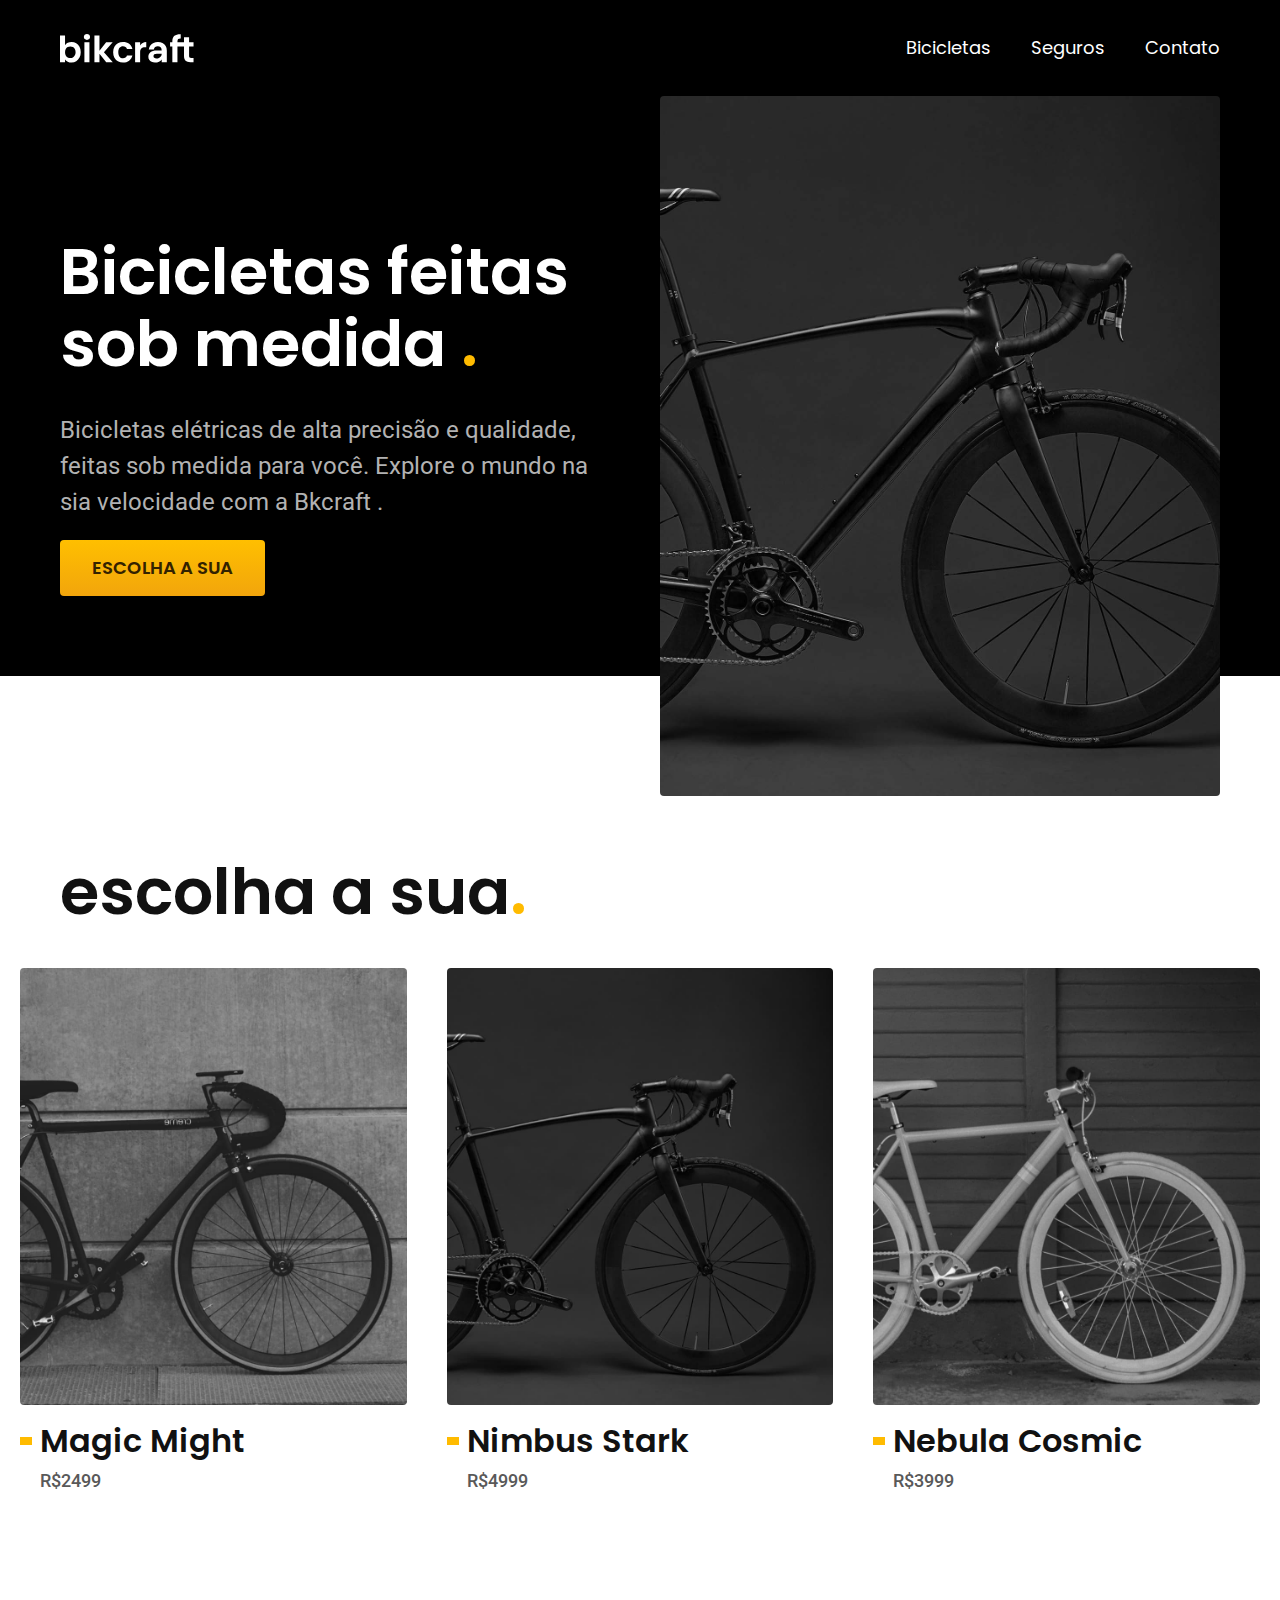
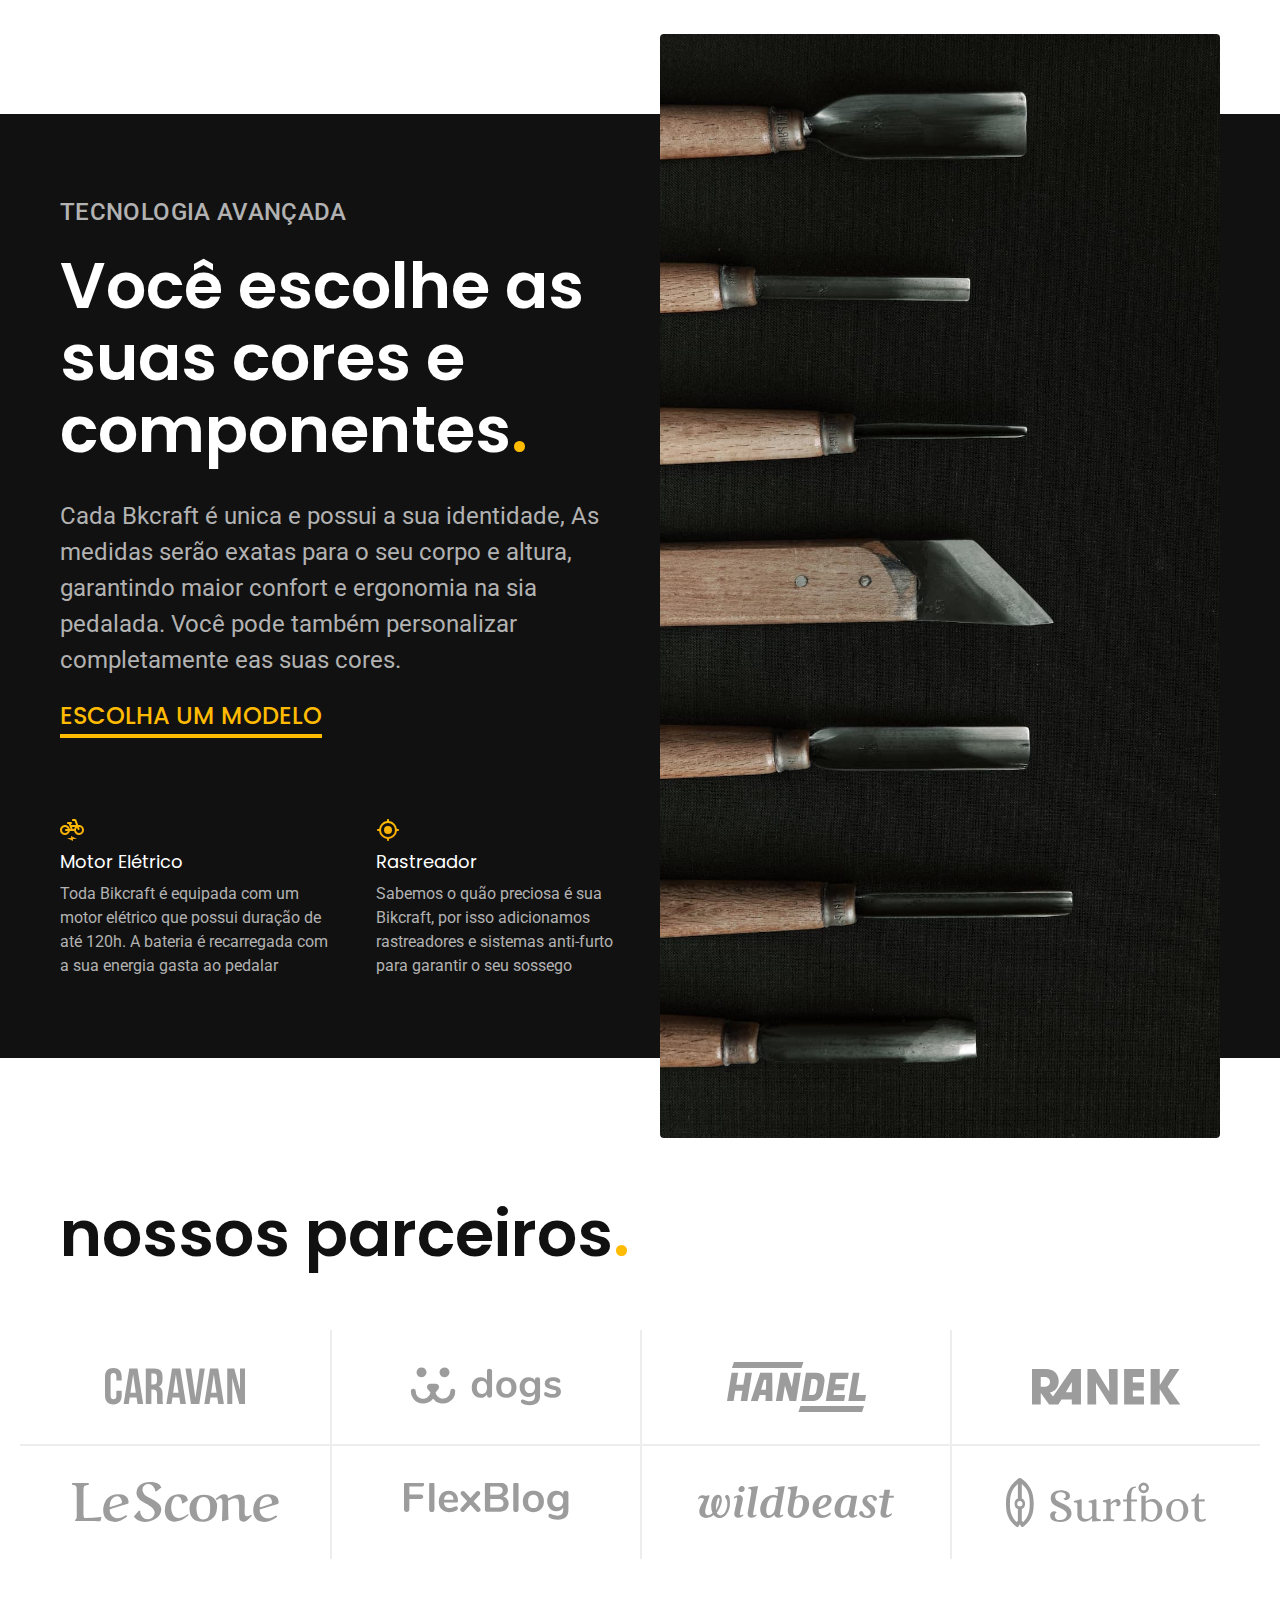
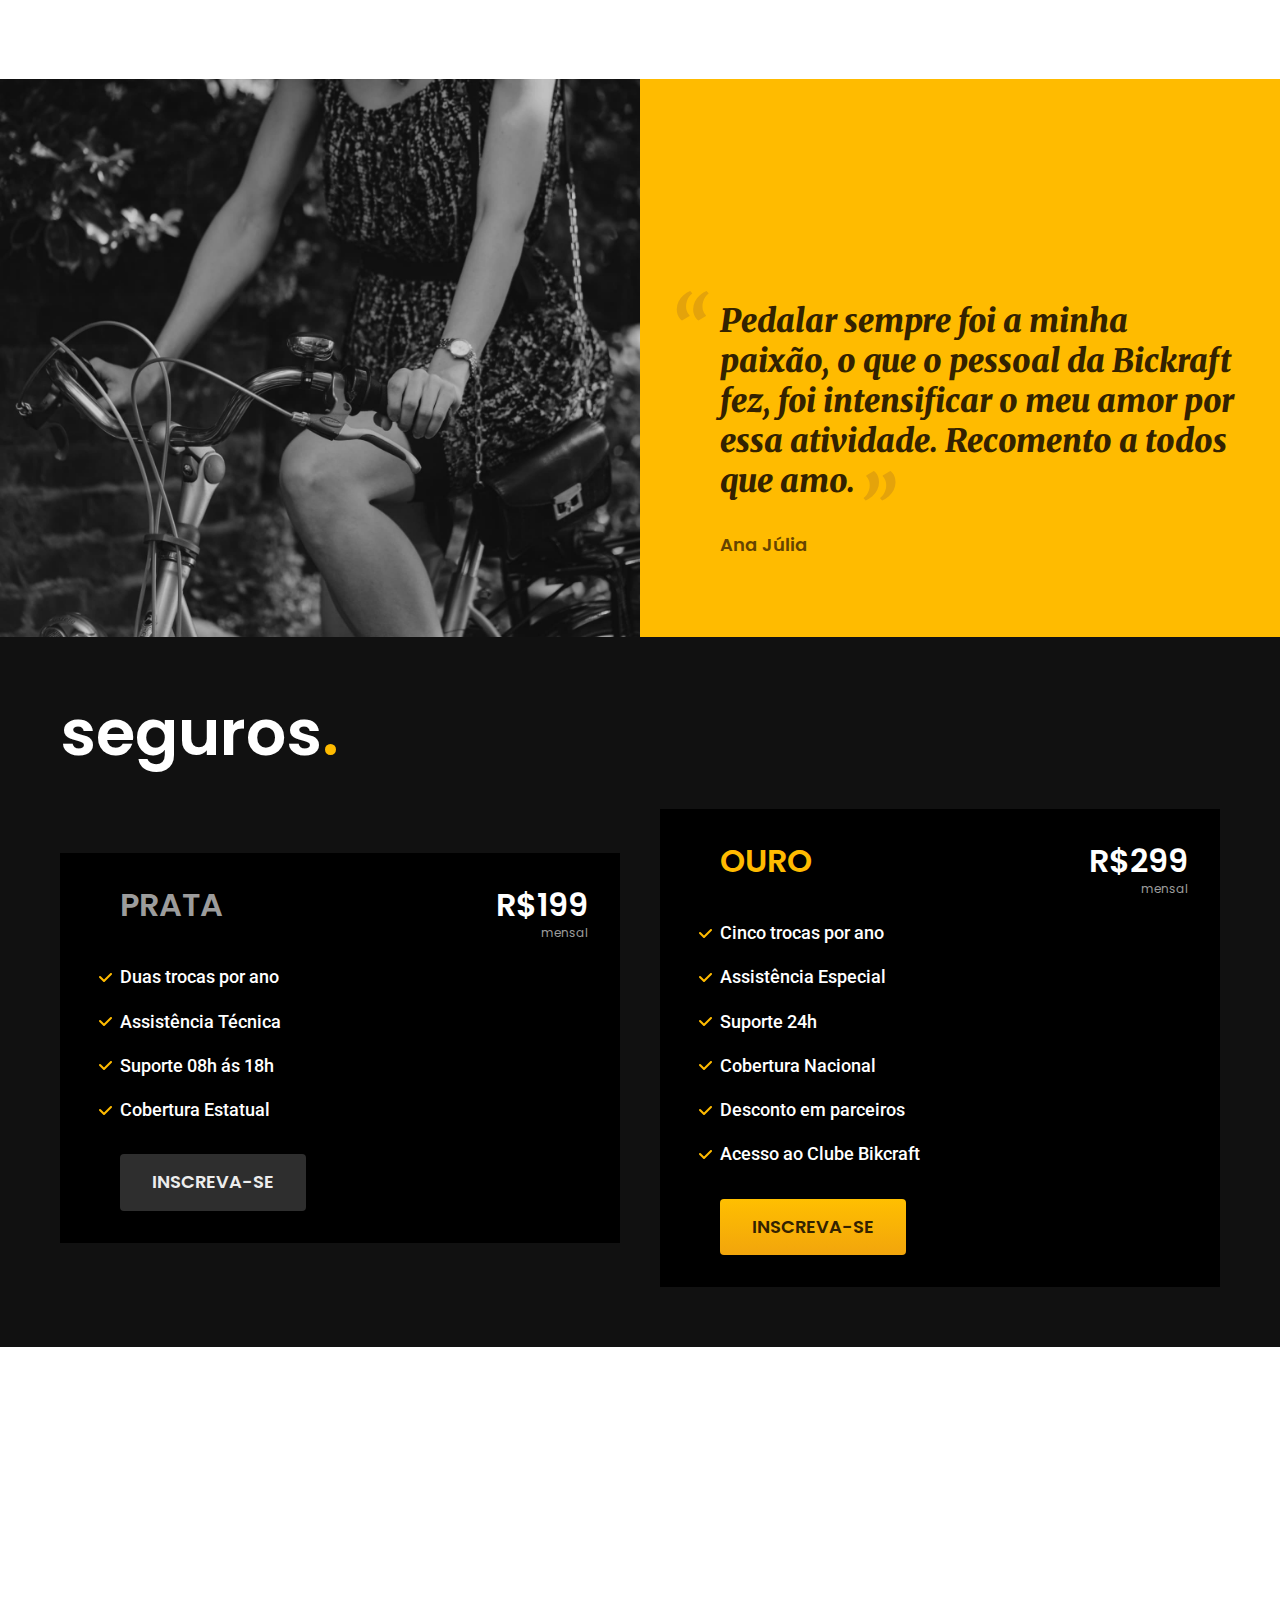
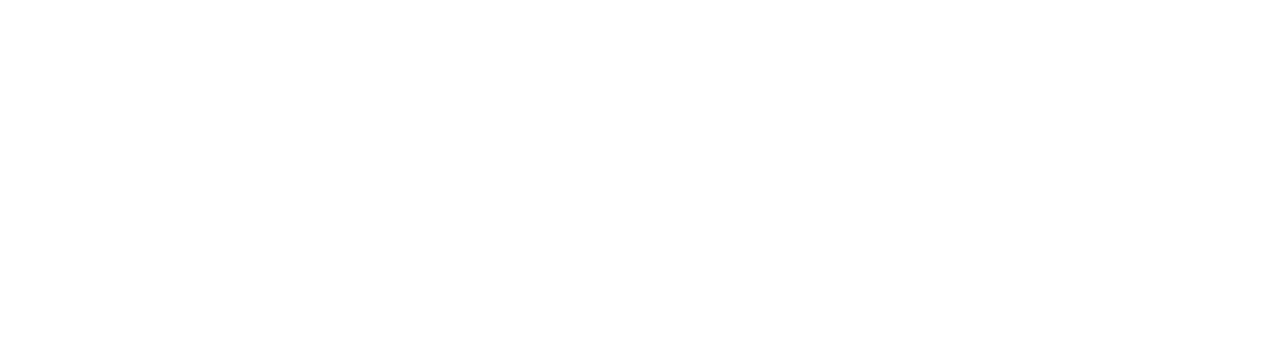
==== index.html @ f89f6231 "Depoimentos e Seguros concluidos" ====
<!DOCTYPE html>

<html lang="pt-br">

<head>
  <meta charset="UTF-8">
  <meta name="viewport" content="width=device-width, initial-scale=1.0">

  <title>Bikcraft - Bicicletas Elétricas </title>
  <meta name="description" content="Bicicletas elétricas de alta precisão e qualidade, feitas sob medida para o cliente. Explore o mundo na sua velocidade com a Bikcraft">

  <link rel="stylesheet" href="./css/style.css">


  <link rel="preconnect" href="https://fonts.googleapis.com">
  <link rel="preconnect" href="https://fonts.gstatic.com" crossorigin>
  <link href="https://fonts.googleapis.com/css2?family=Merriweather:ital,wght@1,900&family=Poppins:wght@400;600&family=Roboto:wght@400;500&display=swap" rel="stylesheet">

</head>

<body>
  <header class="header-bg">
    <div class="header container">
      <a href="./">
        <img src="./img/bikcraft.svg" alt="Bikcraft">
      </a>

      <nav aria-label="primaria">
        <ul class="header-menu font-1-m cor-0">
          <li><a href="./img/bicicletas.html">Bicicletas</a></li>
          <li><a href="./img/seguros.html">Seguros</a></li>
          <li><a href="./img/contato.html">Contato</a></li>
        </ul>
      </nav>
    </div>
  </header>

  <main class="introducao-bg">
    <div class="introducao container">
      <div class="introducao-conteudo">
        <h1 class="font-1-xxl cor-0">Bicicletas feitas sob medida <span class="cor-p1">.</span></h1>
        <p class="font-2-l cor-5">Bicicletas elétricas de alta precisão e qualidade, feitas sob medida para você. Explore o mundo na sia velocidade com a Bkcraft <span>.</span></p>
        <a class="botao" href="./bicicletas.html">Escolha a sua</a>
      </div>
      <div>
        <img src="./img/fotos/introducao.jpg" alt="Bicicleta elétrica preta">
      </div>
    </div>

  </main>
  <article class="bicicletas-lista">
    <h2 class="container font-1-xxl">escolha a sua<span class="cor-p1">.</span></h2>
    <ul>
      <li>
        <a href="./bicicletas/magic.html"></a>
        <img src="./img/bicicletas/magic-home.jpg" alt="Bicicleta preta">
        <h3 class="font-1-xl">Magic Might</h3>
        <span class="font-2-m cor-8">R$2499</span>
      </li>
      <li>
        <a href="./bicicletas/nimbus.html"></a>
        <img src="./img/bicicletas/nimbus-home.jpg" alt="Bicicleta preta">
        <h3 class="font-1-xl">Nimbus Stark</h3>
        <span class="font-2-m cor-8">R$4999</span>
      </li>
      <li>
        <a href="./bicicletas/nebula.html"></a>
        <img src="./img/bicicletas/nebula-home.jpg" alt="Bicicleta preta">
        <h3 class="font-1-xl">Nebula Cosmic</h3>
        <span class="font-2-m cor-8">R$3999</span>
      </li>
    </ul>

  </article>


  <article class="tecnologia-bg">
    <div class="tecnologia container">
      <div class="tecnologia-conteudo">
        <span class="font-2-l-b cor-5">Tecnologia Avançada</span>
        <h2 class="font-1-xxl cor-0">Você escolhe as suas cores e componentes<span class="cor-p1">.</span></h2>
        <p class="font-2-l cor-5">Cada Bkcraft é unica e possui a sua identidade, As medidas serão exatas para o seu corpo e altura, garantindo maior confort e ergonomia na sia pedalada. Você pode também personalizar completamente eas suas cores.</p>
        <a class="link" href="./bicicletas.html">Escolha um modelo</a>
        <div class="tecnologia-vantagens">
          <div>
            <img src="./img/icones/eletrica.svg" alt="">
            <h3 class="font-1-m cor-0">Motor Elétrico</h3>
            <p class="font-2-s cor-5">Toda Bikcraft é equipada com um motor elétrico que possui duração de até 120h. A bateria é recarregada com a sua energia gasta ao pedalar</p>
          </div>
          <div>
            <img src="./img/icones/rastreador.svg" alt="">
            <h3 class="font-1-m cor-0">Rastreador</h3>
            <p class=" font-2-s cor-5">Sabemos o quão preciosa é sua Bikcraft, por isso adicionamos rastreadores e sistemas anti-furto para garantir o seu sossego</p>
          </div>
        </div>
      </div>
      <div class="tecnologia-imagem">
        <img src="./img/fotos/tecnologia.jpg" alt="">
      </div>
    </div>
  </article>

  <section class="parceiros" aria-label="Nossos Parceiros">
    <h2 class="container font-1-xxl">nossos parceiros<span class="cor-p1">.</span></h2>

    <ul>
      <li><img src="./img/parceiros/caravan.svg" alt="Caravan"></li>
      <li><img src="./img/parceiros/dogs.svg" alt="Caravan"></li>
      <li><img src="./img/parceiros/handel.svg" alt="handel"></li>
      <li><img src="./img/parceiros/ranek.svg" alt="Caravan"></li>
      <li><img src="./img/parceiros/lescone.svg" alt="lescone""></li>
    <li><img src=" ./img/parceiros/flexblog.svg" alt="flexblog"></li>
      <li><img src="./img/parceiros/wildbeast.svg" alt="wildbeast"></li>
      <li><img src="./img/parceiros/surfbot.svg" alt="surfbot"></li>
    </ul>
  </section>

  <section class="depoimento" aria-label="Depoimento">
    <div>
      <img src="./img/fotos/depoimento.jpg" alt="Pessoa pedalando bicicleta Bikcraft">
    </div>
    <div class="depoimento-conteudo">
      <blockquote class="font-1-xl cor-p5">
        <p>Pedalar sempre foi a minha paixão, o que o pessoal da Bickraft fez, foi intensificar o meu amor por essa atividade.
          Recomento a todos que amo.</p>
      </blockquote>
      <span class="font-1-m-b cor-p4">Ana Júlia</span>
    </div>
  </section>

  <article class="seguros-bg">
    <div class="seguros container">
      <h2 class="font-1-xxl cor-0">seguros<span class="cor-p1">.</span></h2>
      <div class="seguros-item">
        <h3 class="font-1-xl cor-6">PRATA</h3>
        <span class="font-1-xl cor-0">R$199 <span class="font-1-xs cor-6">mensal</span></span>
        <ul class="font-2-m cor-0">
          <li>Duas trocas por ano</li>
          <li>Assistência Técnica</li>
          <li>Suporte 08h ás 18h</li>
          <li>Cobertura Estatual</li>
        </ul>
        <a class="botao secundario" href="./orcamento.html">Inscreva-se</a>
      </div>
      <div class="seguros-item">
        <h3 class="font-1-xl cor-p1">OURO</h3>
        <span class="font-1-xl cor-0">R$299 <span class="font-1-xs cor-6">mensal</span></span>
        <ul class="font-2-m cor-0">
          <li>Cinco trocas por ano</li>
          <li>Assistência Especial</li>
          <li>Suporte 24h</li>
          <li>Cobertura Nacional</li>
          <li>Desconto em parceiros</li>
          <li>Acesso ao Clube Bikcraft</li>
        </ul>
        <a class="botao" href="./orcamento.html">Inscreva-se</a>
      </div>
    </div>
  </article>
</body>

</html>
---- css/style.css ----
@import "./global/global.css";
/* tipografia texto*/
@import "./utilidades/tipografia.css";
@import "./utilidades/cores.css";

@import "./global/header.css";

/* utilidades (botoes) */
@import "./utilidades/componentes.css";

/*pagina home*/
@import "./home/introducao.css";
@import "./home/tecnologia.css";
@import "./home/parceiros.css";
@import "./home/depoimento.css";

/*pagina bicicletas*/
@import "./bicicletas/bicicletas-lista.css";

/*pagina seguros*/
@import "./seguros/seguros.css";
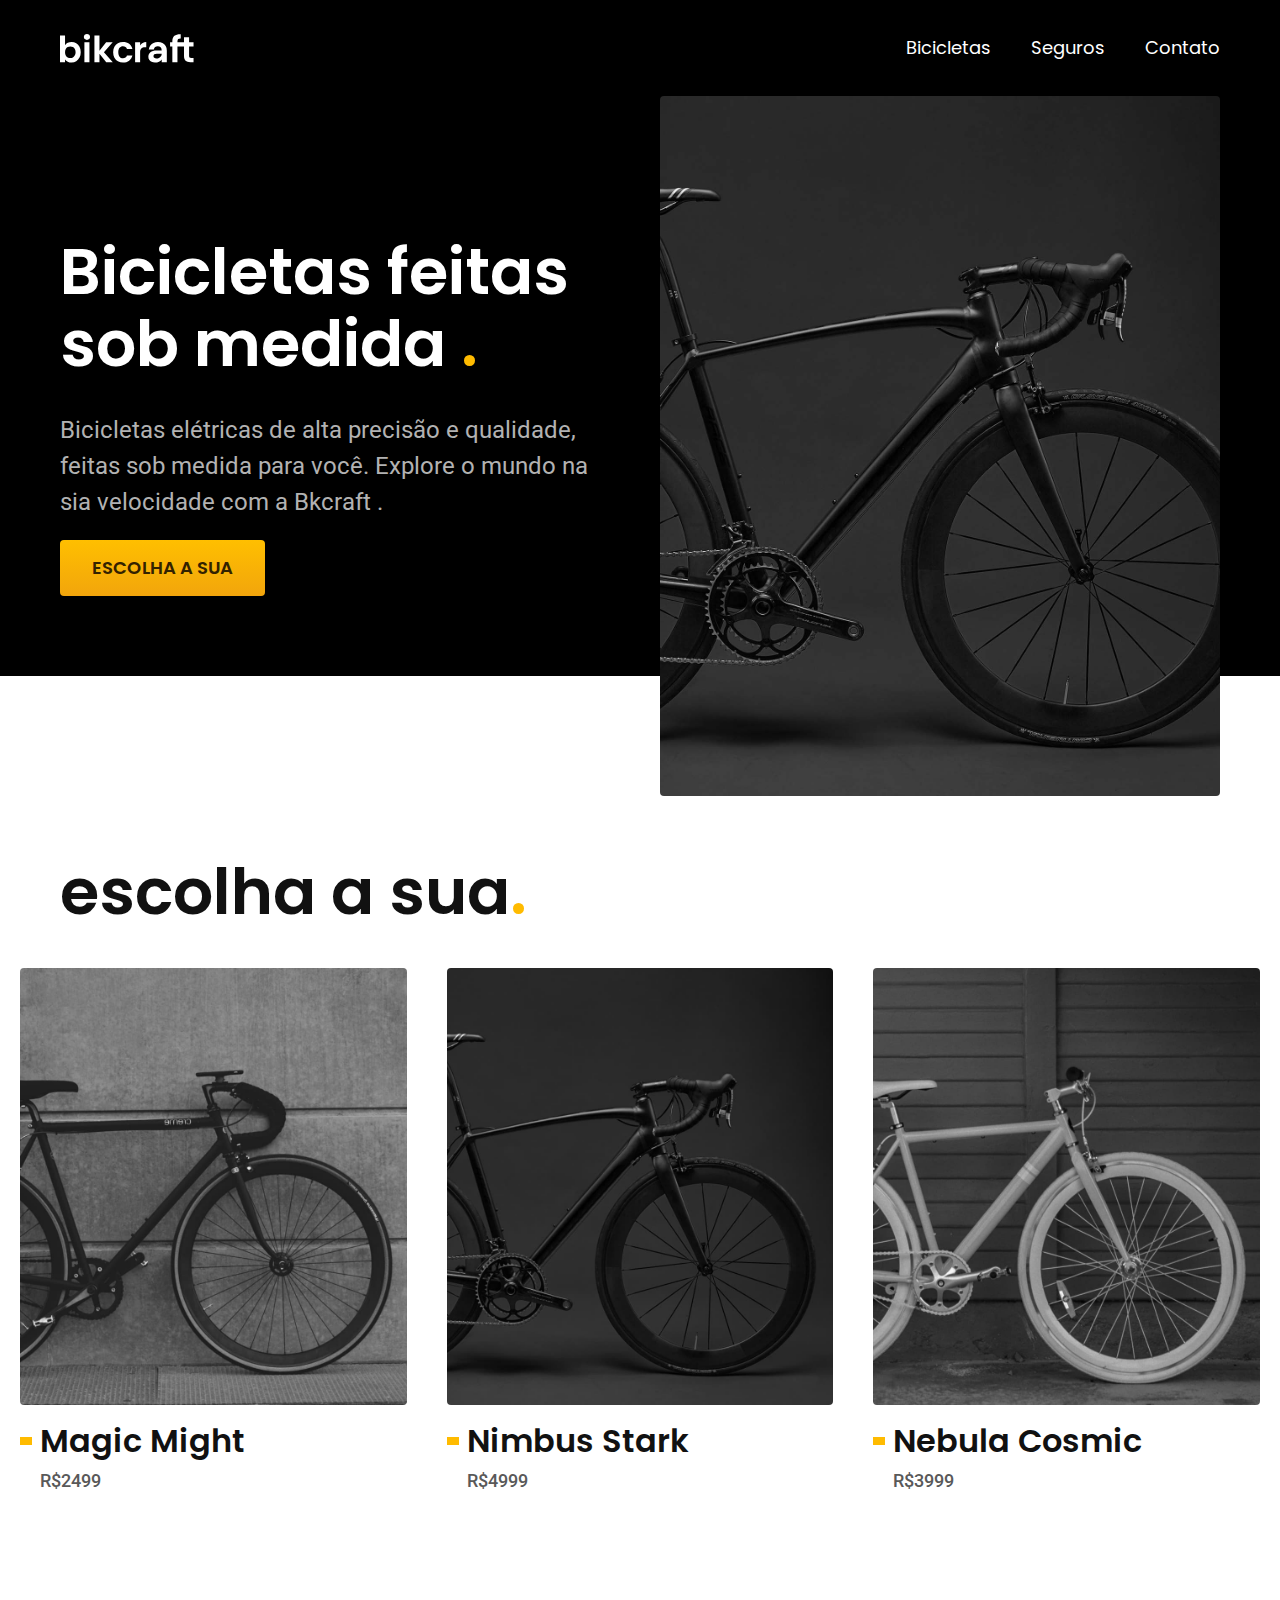
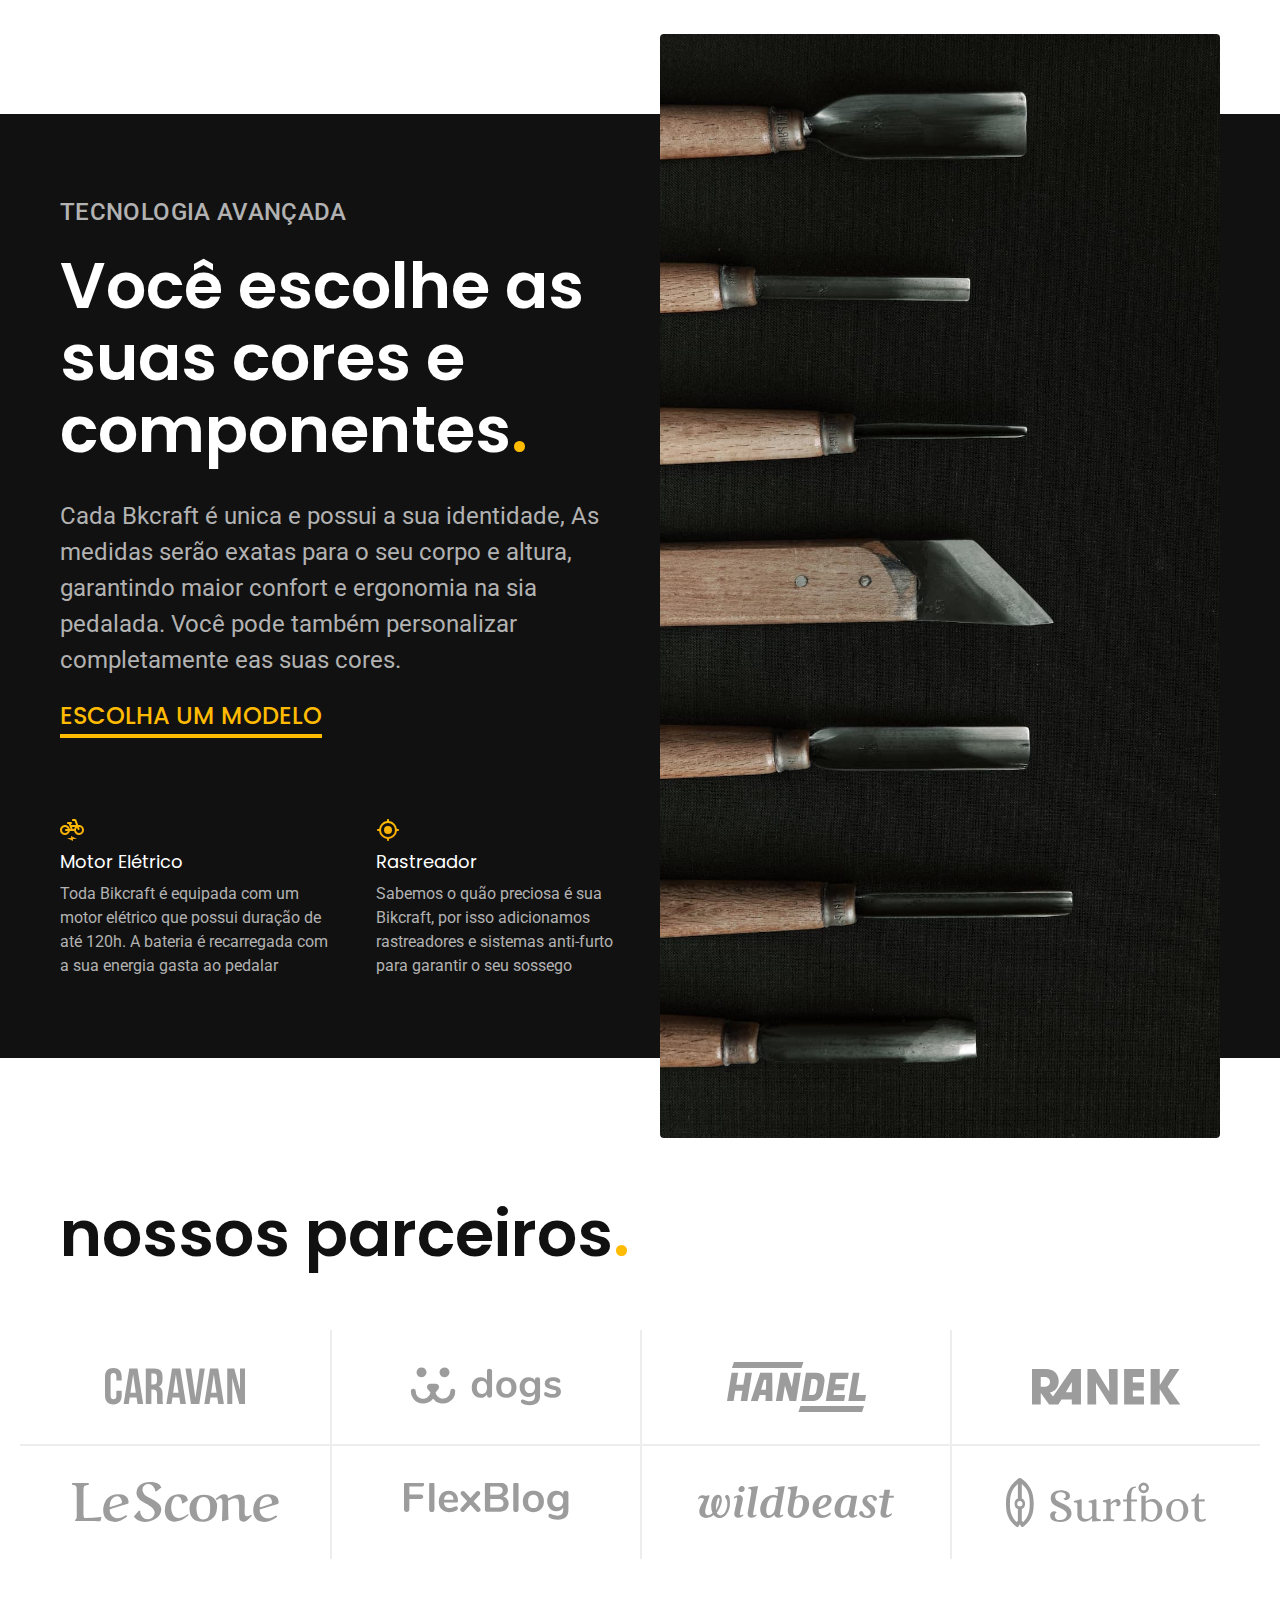
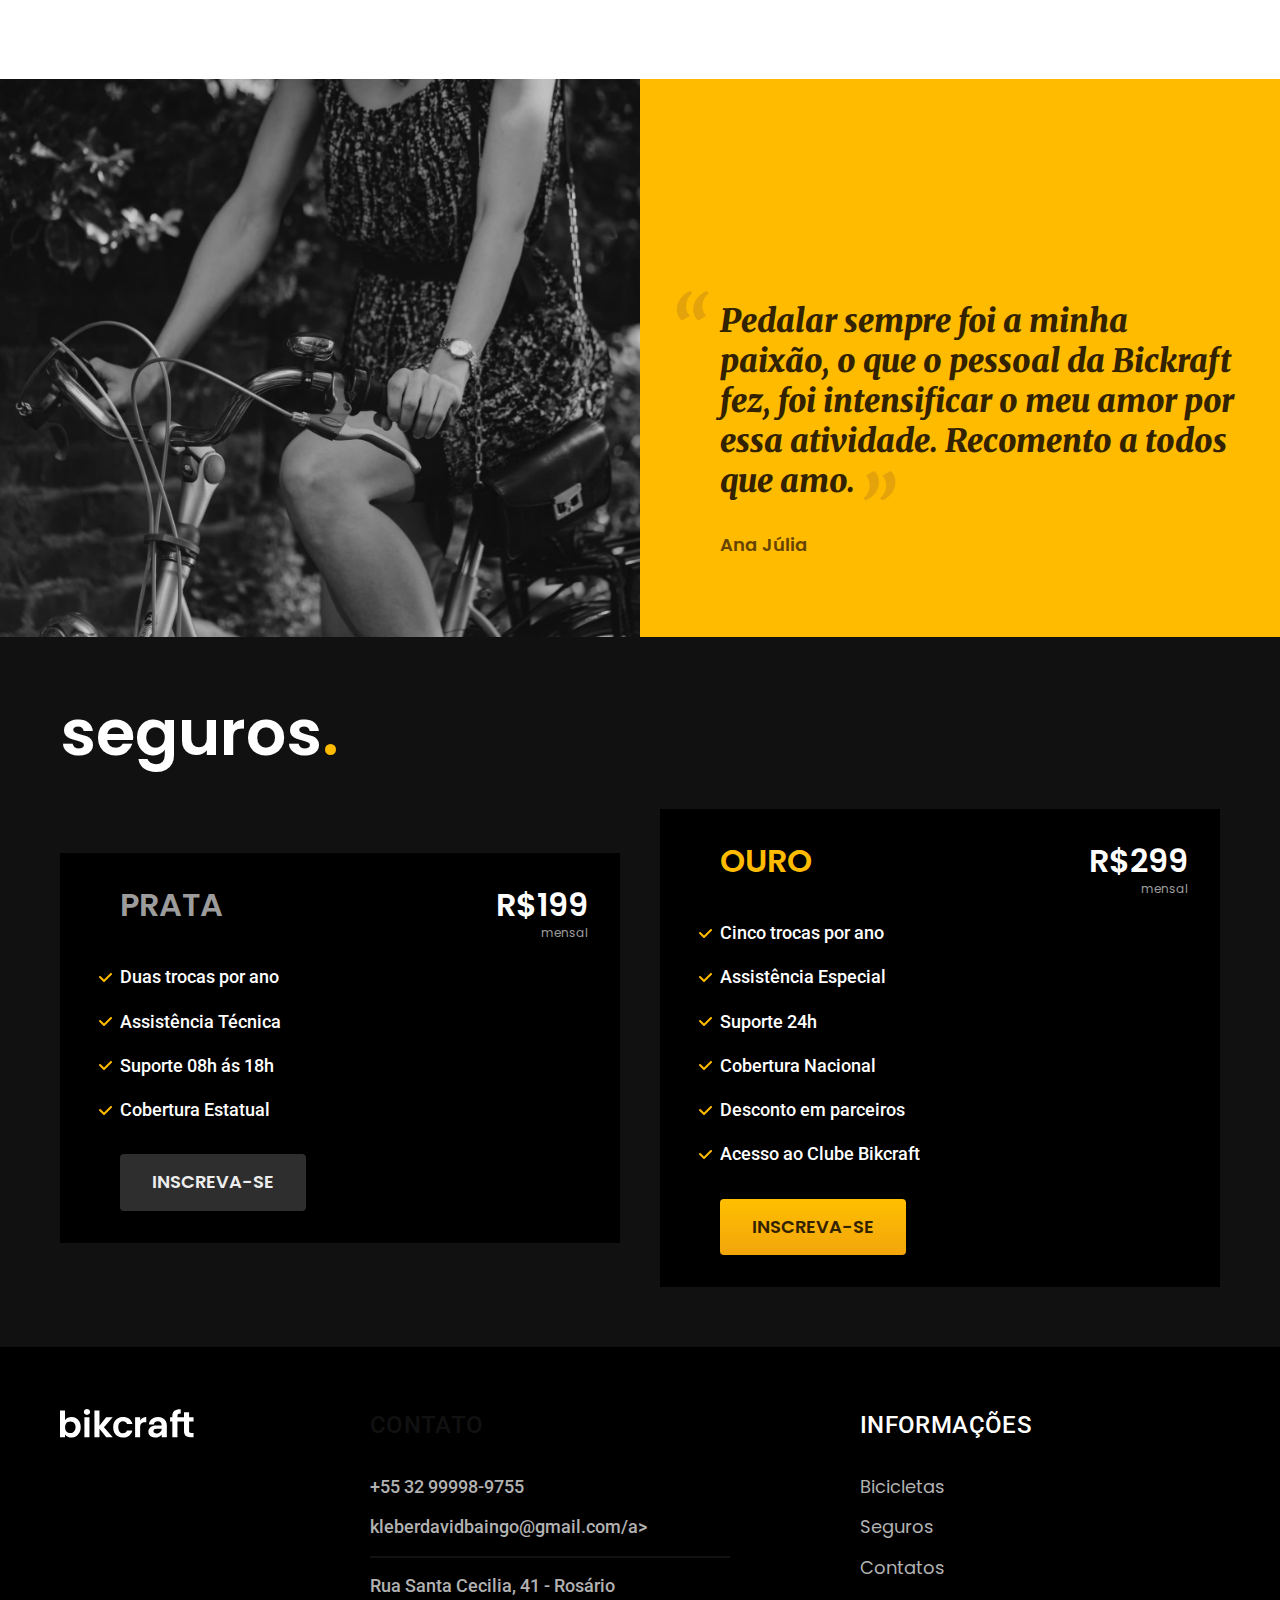
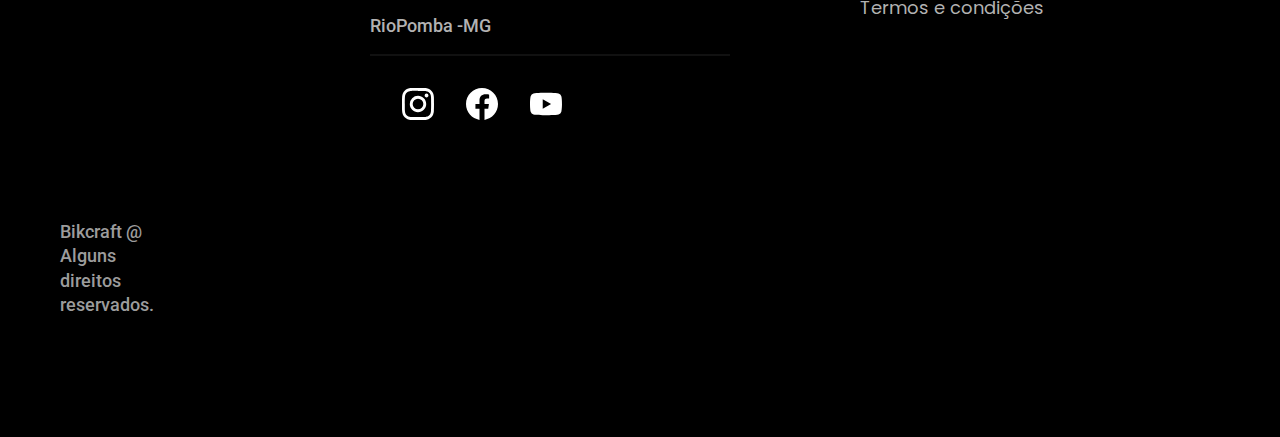
==== commit 9e374806: "Pagina inicial concluida" ====
--- a/index.html
+++ b/index.html
@@ -157,6 +157,39 @@
       </div>
     </div>
   </article>
+
+  <footer class="footer-bg">
+    <div class="footer container">
+      <img src="./img/bikcraft.svg" alt="Bikcraft">
+      <div class="footer-contato">
+        <h3 class="font-2-l-b cpr-0">Contato</h3>
+        <ul class="font-2-m cor-5">
+          <li><a href="tel:+5532999989755">+55 32 99998-9755</a></li>
+          <li><a href="mailto:kleberdavidbaingo@gmail.com">kleberdavidbaingo@gmail.com/a></li>
+          <li>Rua Santa Cecilia, 41 - Rosário</li>
+          <li>RioPomba -MG</li>
+        </ul>
+        <div class="footer-redes">
+          <a href="./"> <img src="./img/redes/instagram.svg" alt="Instagram"></a>
+          <a href="./"> <img src="./img/redes/facebook.svg" alt="Facebook"></a>
+          <a href="./"> <img src="./img/redes/youtube.svg" alt="Youtube"></a>
+        </div>
+      </div>
+      <div class="footer-informacoes">
+        <h3 class="font-2-l-b cor-0">Informações</h3>
+        <nav>
+          <ul class="font-1-m cor-5">
+            <li><a href="./bicicletas.html">Bicicletas</a></li>
+            <li><a href="./seguros.html">Seguros</a></li>
+            <li><a href="./contatos.html">Contatos</a></li>
+            <li><a href="./termos.html">Termos e condições</a></li>
+          </ul>
+        </nav>
+      </div>
+      <p class="footer copy font-2-m cor-6">Bikcraft @ Alguns direitos reservados.</p>
+    </div>
+  </footer>
+
 </body>
 
 </html>--- a/css/style.css
+++ b/css/style.css
@@ -4,6 +4,7 @@
 @import "./utilidades/cores.css";
 
 @import "./global/header.css";
+@import "./global/footer.css";
 
 /* utilidades (botoes) */
 @import "./utilidades/componentes.css";
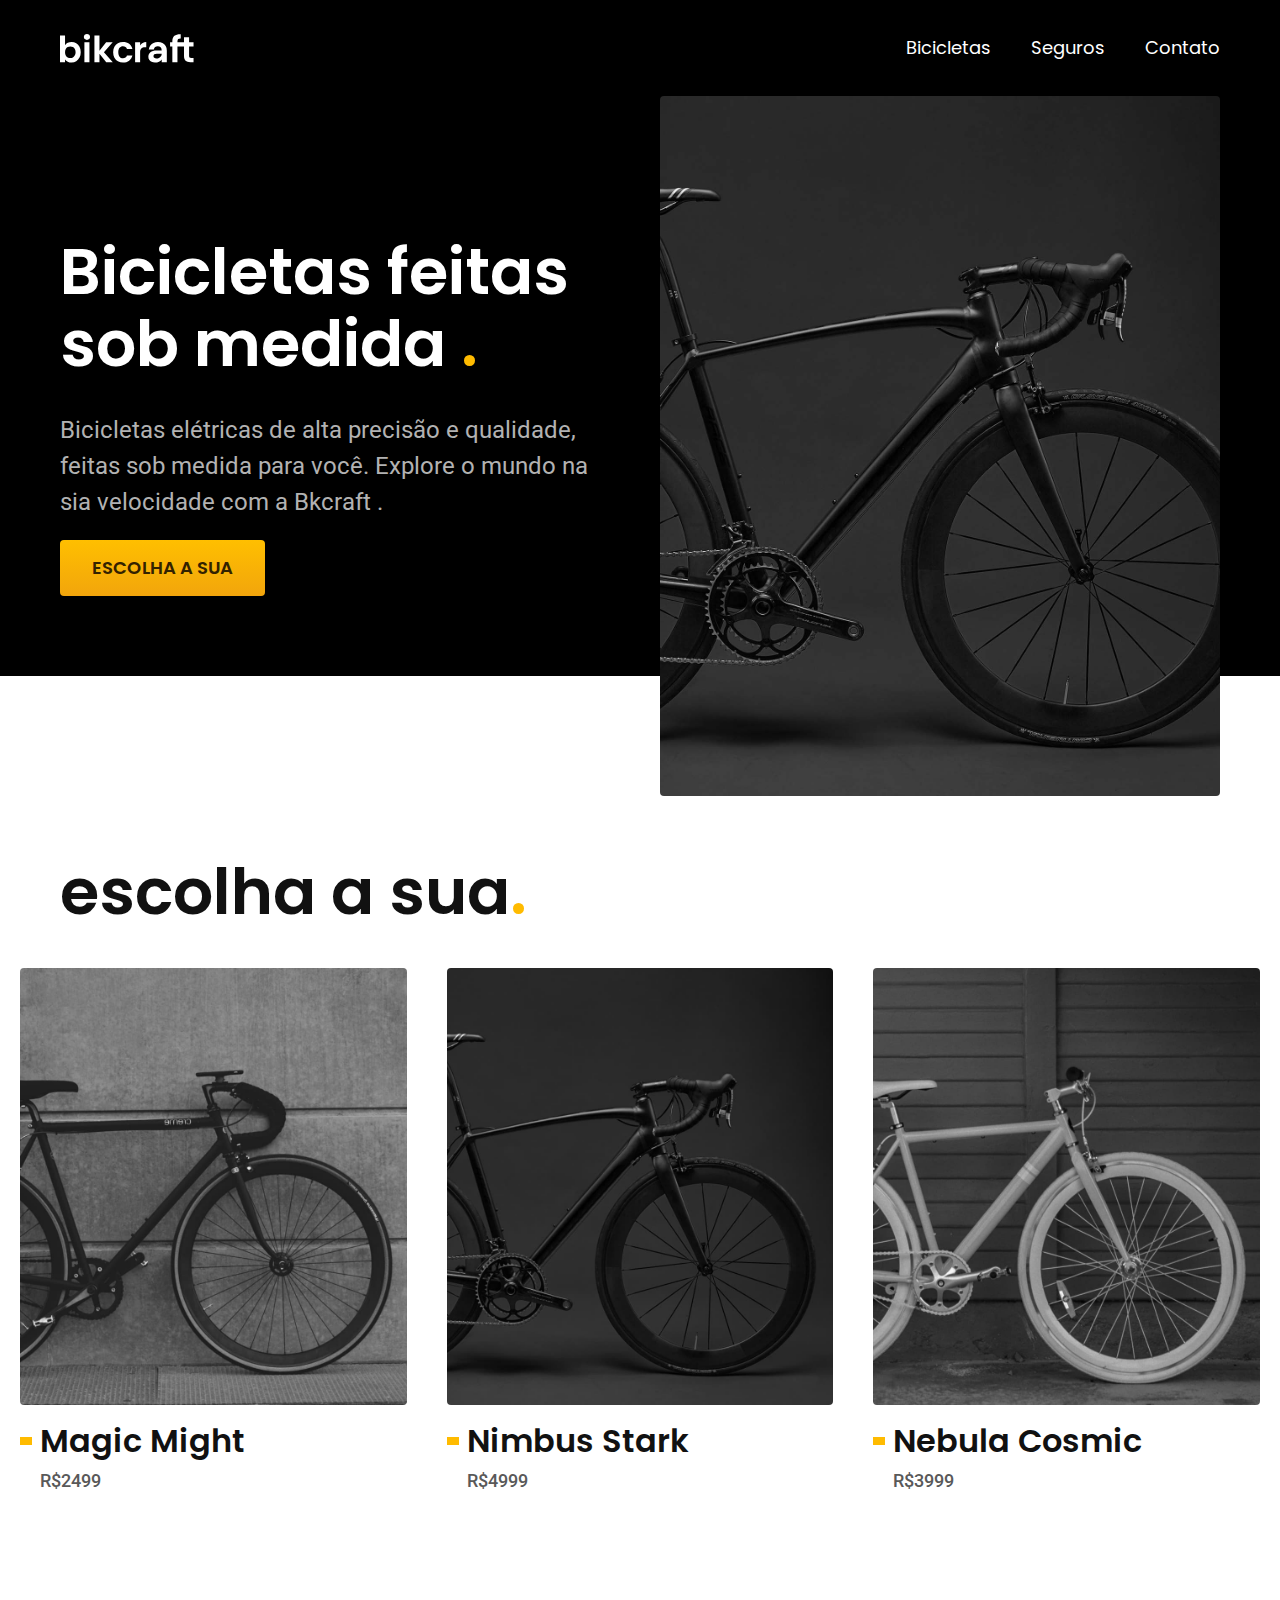
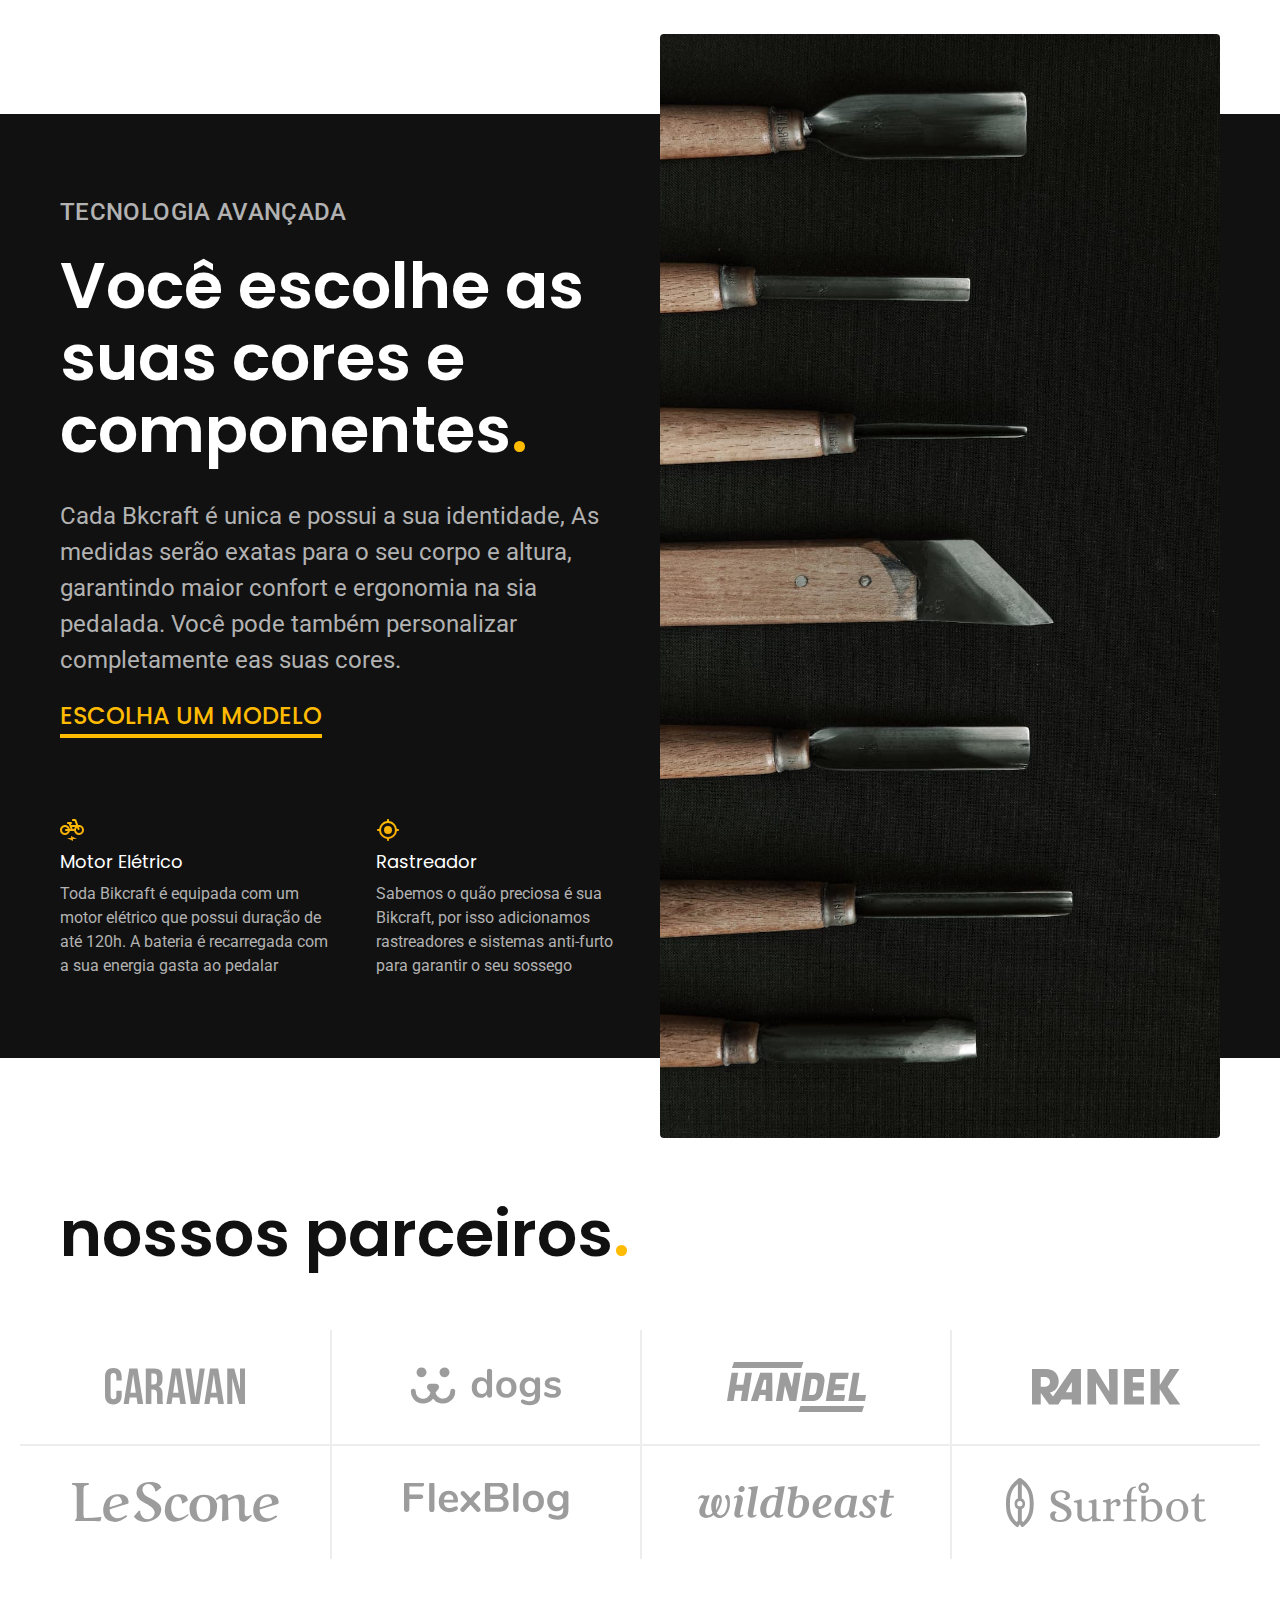
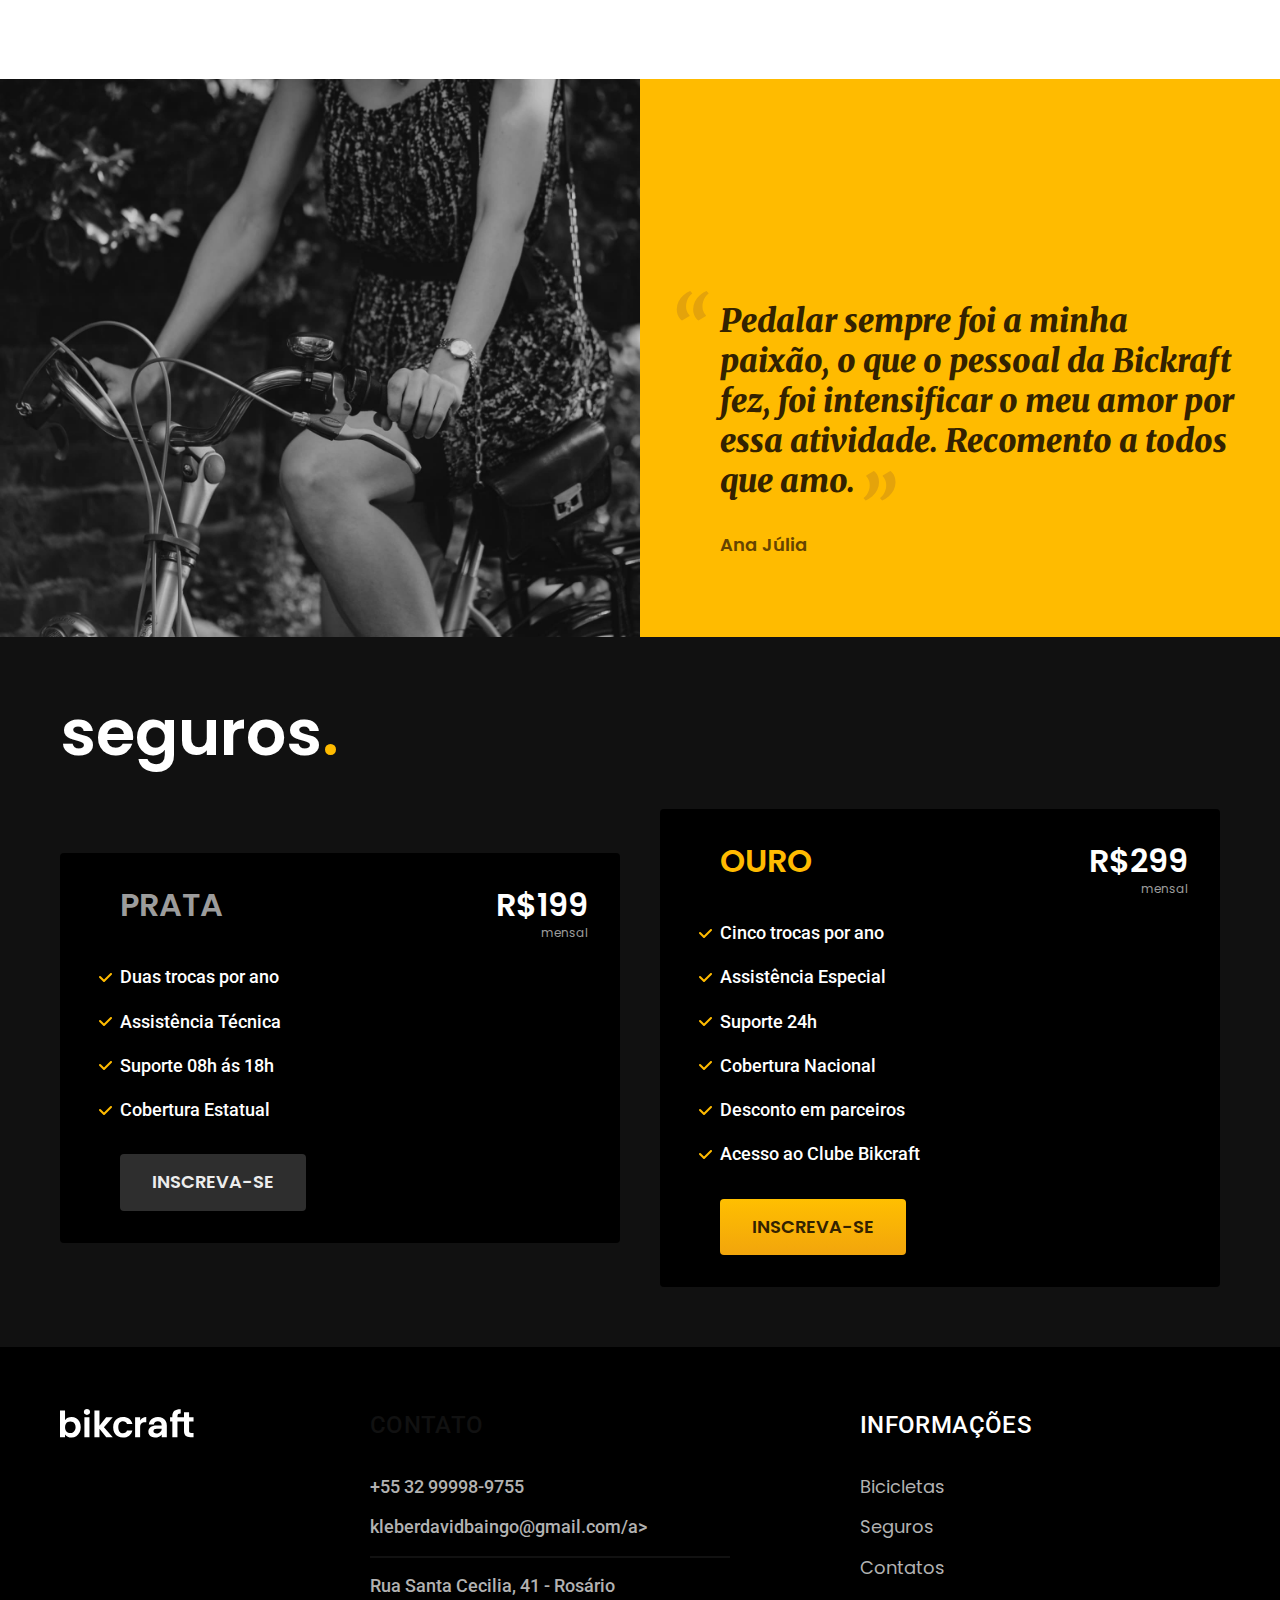
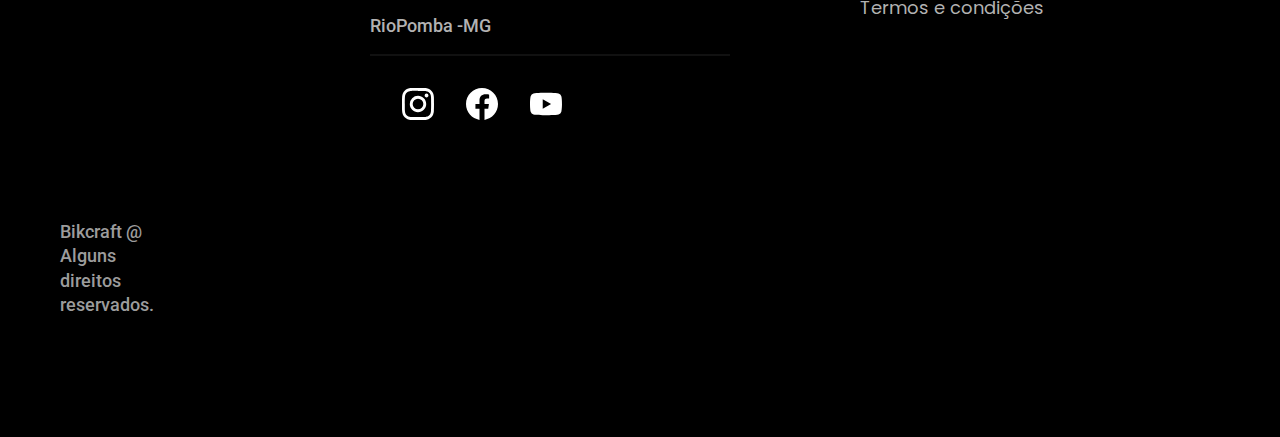
==== commit 867b0be3: "paginas bicicletas concluidas" ====
--- a/index.html
+++ b/index.html
@@ -27,9 +27,9 @@
 
       <nav aria-label="primaria">
         <ul class="header-menu font-1-m cor-0">
-          <li><a href="./img/bicicletas.html">Bicicletas</a></li>
-          <li><a href="./img/seguros.html">Seguros</a></li>
-          <li><a href="./img/contato.html">Contato</a></li>
+          <li><a href="./bicicletas.html">Bicicletas</a></li>
+          <li><a href="./seguros.html">Seguros</a></li>
+          <li><a href="./contato.html">Contato</a></li>
         </ul>
       </nav>
     </div>
@@ -46,33 +46,35 @@
         <img src="./img/fotos/introducao.jpg" alt="Bicicleta elétrica preta">
       </div>
     </div>
+  </main>
 
-  </main>
   <article class="bicicletas-lista">
     <h2 class="container font-1-xxl">escolha a sua<span class="cor-p1">.</span></h2>
     <ul>
       <li>
-        <a href="./bicicletas/magic.html"></a>
-        <img src="./img/bicicletas/magic-home.jpg" alt="Bicicleta preta">
-        <h3 class="font-1-xl">Magic Might</h3>
-        <span class="font-2-m cor-8">R$2499</span>
+        <a href="./bicicletas/magic.html">
+          <img src="./img/bicicletas/magic-home.jpg" alt="Bicicleta preta">
+          <h3 class="font-1-xl">Magic Might</h3>
+          <span class="font-2-m cor-8">R$2499</span>
+        </a>
       </li>
       <li>
-        <a href="./bicicletas/nimbus.html"></a>
-        <img src="./img/bicicletas/nimbus-home.jpg" alt="Bicicleta preta">
-        <h3 class="font-1-xl">Nimbus Stark</h3>
-        <span class="font-2-m cor-8">R$4999</span>
+        <a href="./bicicletas/nimbus.html">
+          <img src="./img/bicicletas/nimbus-home.jpg" alt="Bicicleta preta">
+          <h3 class="font-1-xl">Nimbus Stark</h3>
+          <span class="font-2-m cor-8">R$4999</span>
+        </a>
       </li>
       <li>
-        <a href="./bicicletas/nebula.html"></a>
-        <img src="./img/bicicletas/nebula-home.jpg" alt="Bicicleta preta">
-        <h3 class="font-1-xl">Nebula Cosmic</h3>
-        <span class="font-2-m cor-8">R$3999</span>
+        <a href="./bicicletas/nebula.html">
+          <img src="./img/bicicletas/nebula-home.jpg" alt="Bicicleta preta">
+          <h3 class="font-1-xl">Nebula Cosmic</h3>
+          <span class="font-2-m cor-8">R$3999</span>
+        </a>
       </li>
     </ul>
 
   </article>
-
 
   <article class="tecnologia-bg">
     <div class="tecnologia container">
--- a/css/style.css
+++ b/css/style.css
@@ -17,6 +17,16 @@
 
 /*pagina bicicletas*/
 @import "./bicicletas/bicicletas-lista.css";
+@import "./bicicletas/bicicletas.css";
+
+/*pagina bicicleta*/
+@import "./bicicleta/bicicleta.css";
+@import "./bicicleta/seguro.css";
 
 /*pagina seguros*/
 @import "./seguros/seguros.css";
+@import "./seguros/vantagens.css";
+@import "./seguros/perguntas.css";
+
+/*pagina termos*/
+@import ".//termos/termos.css";
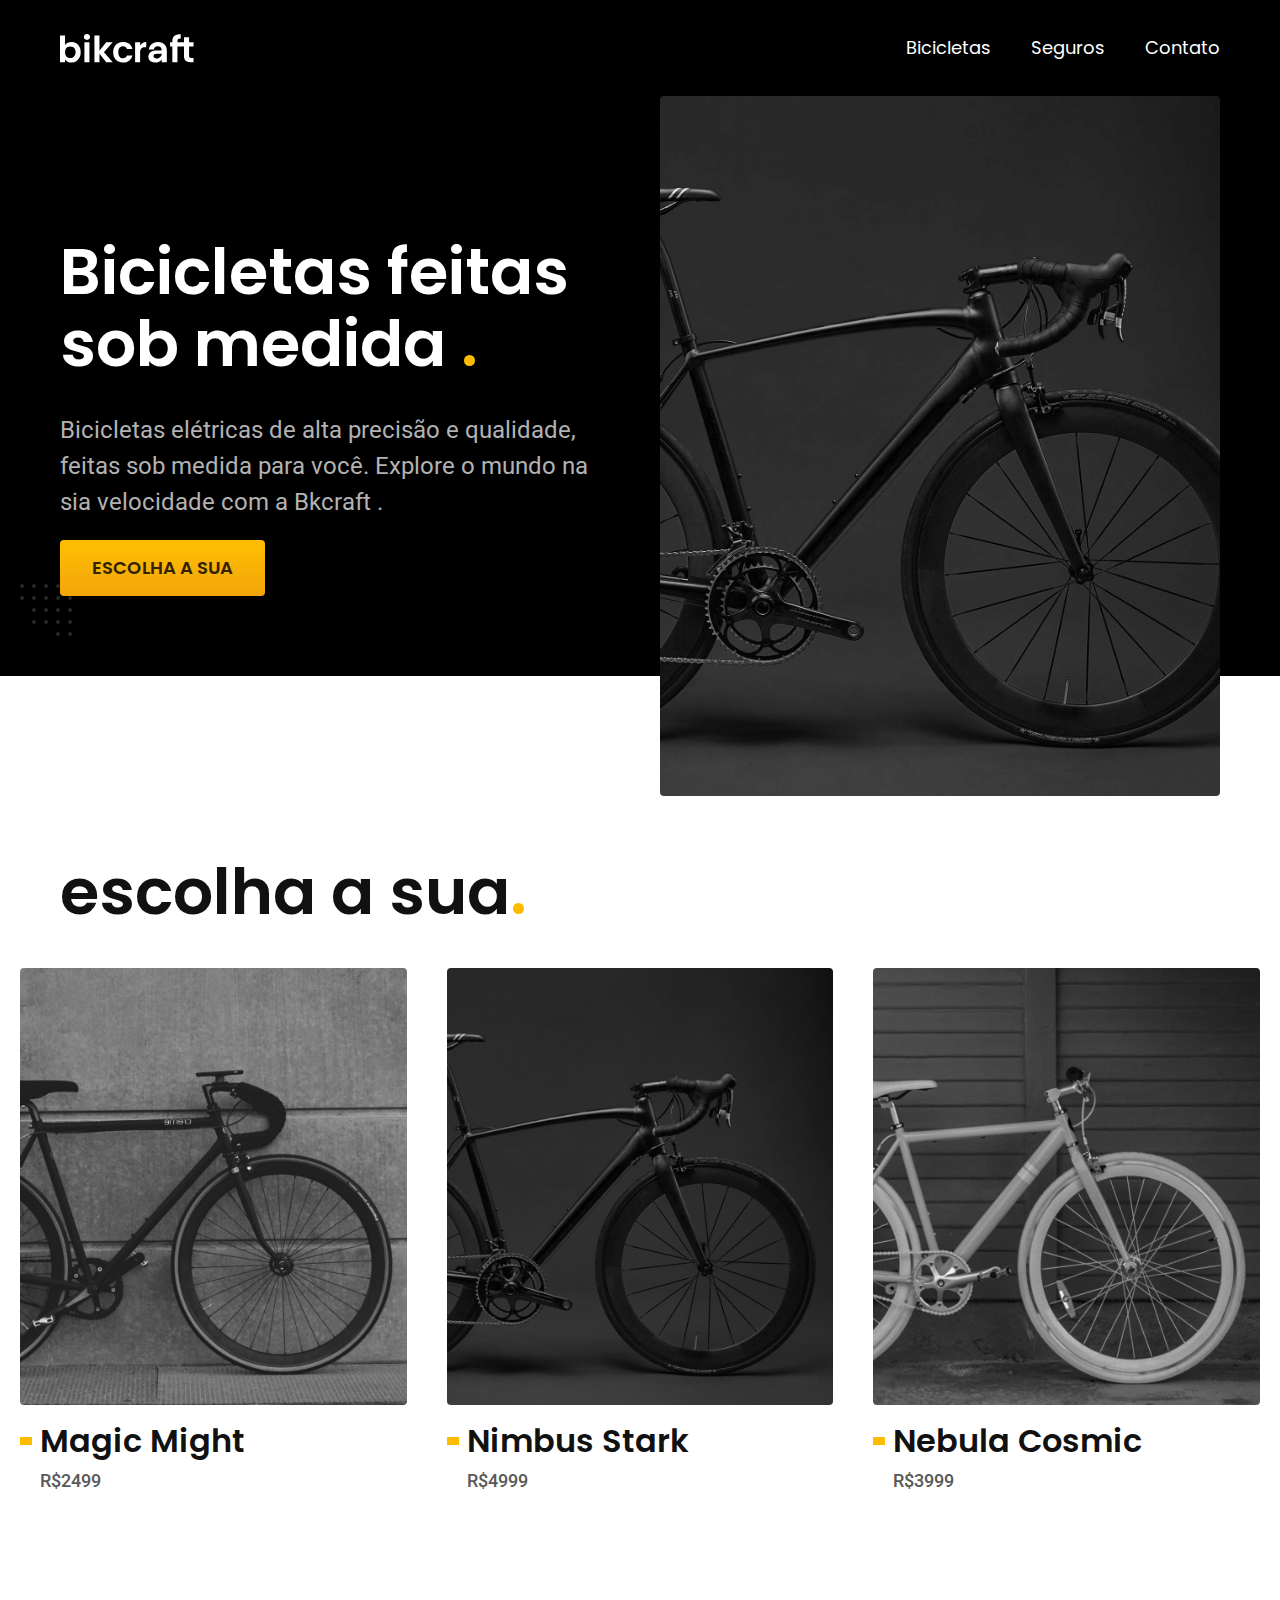
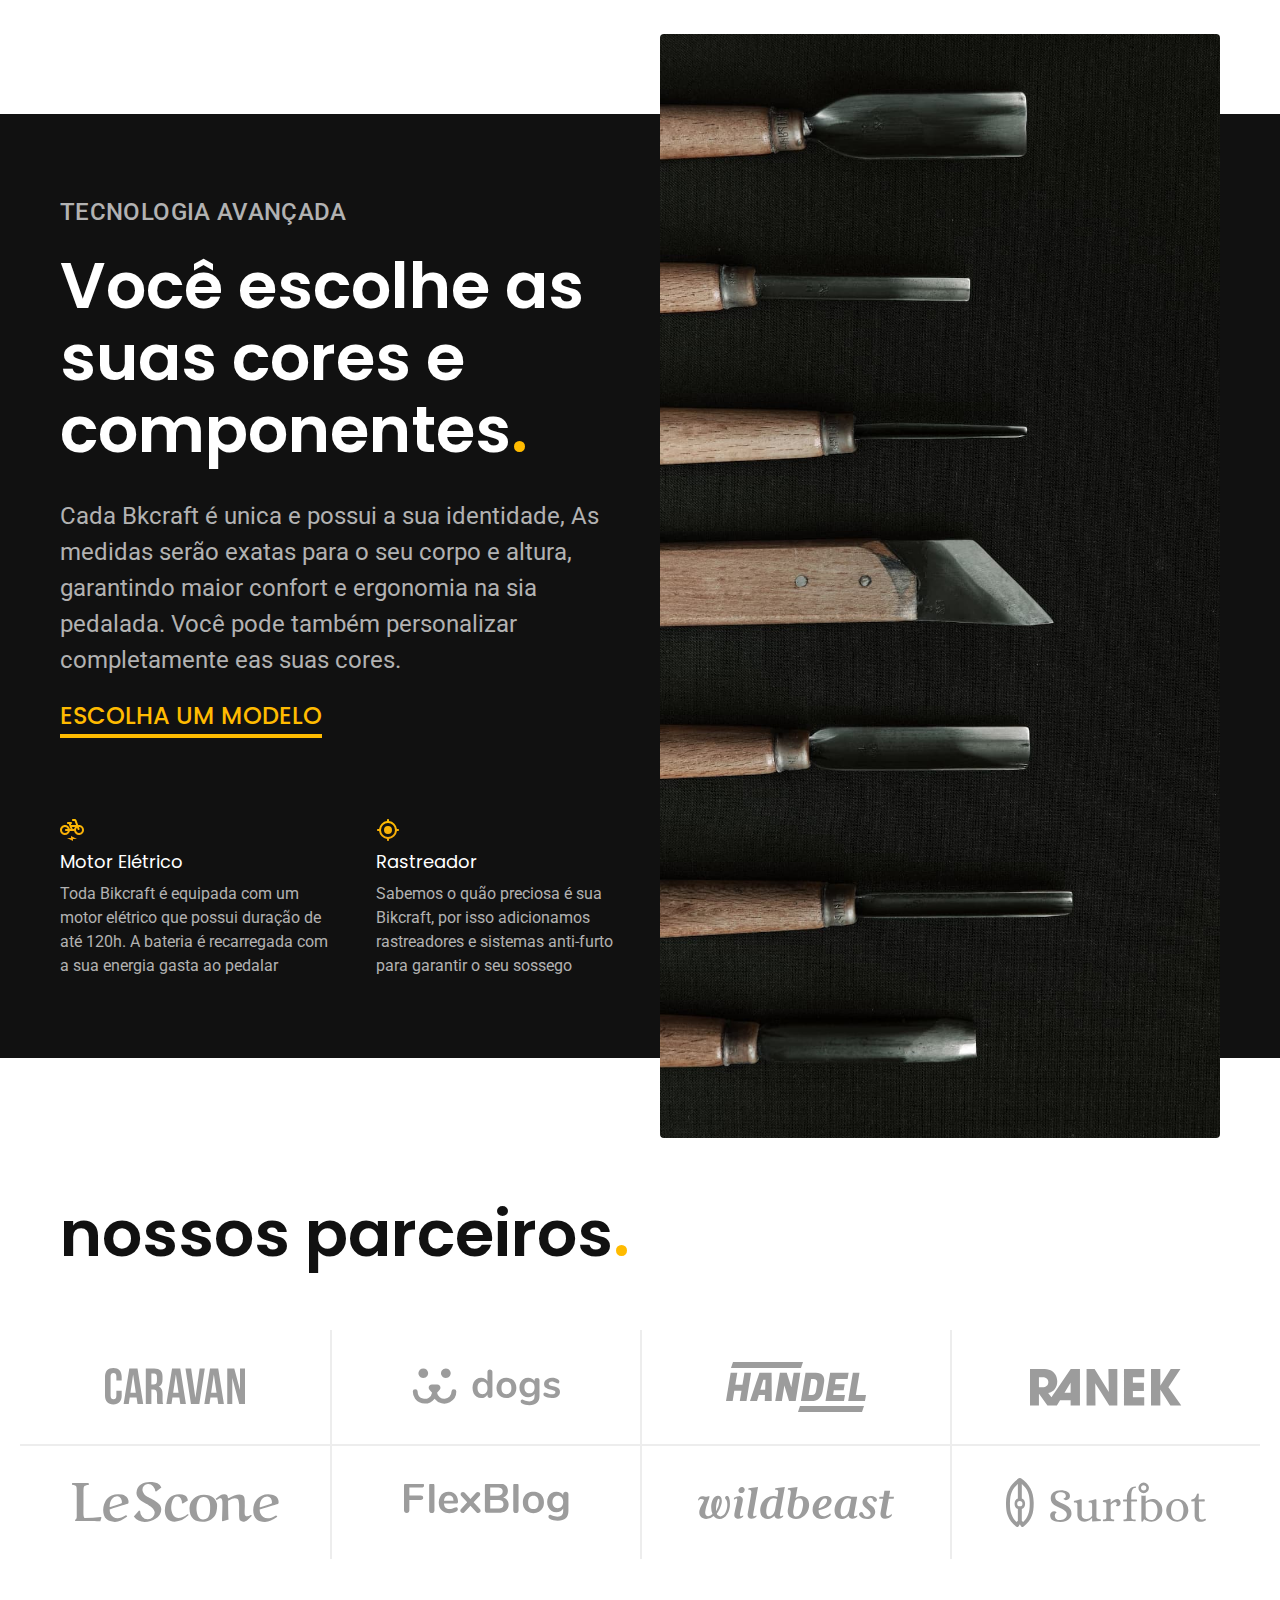
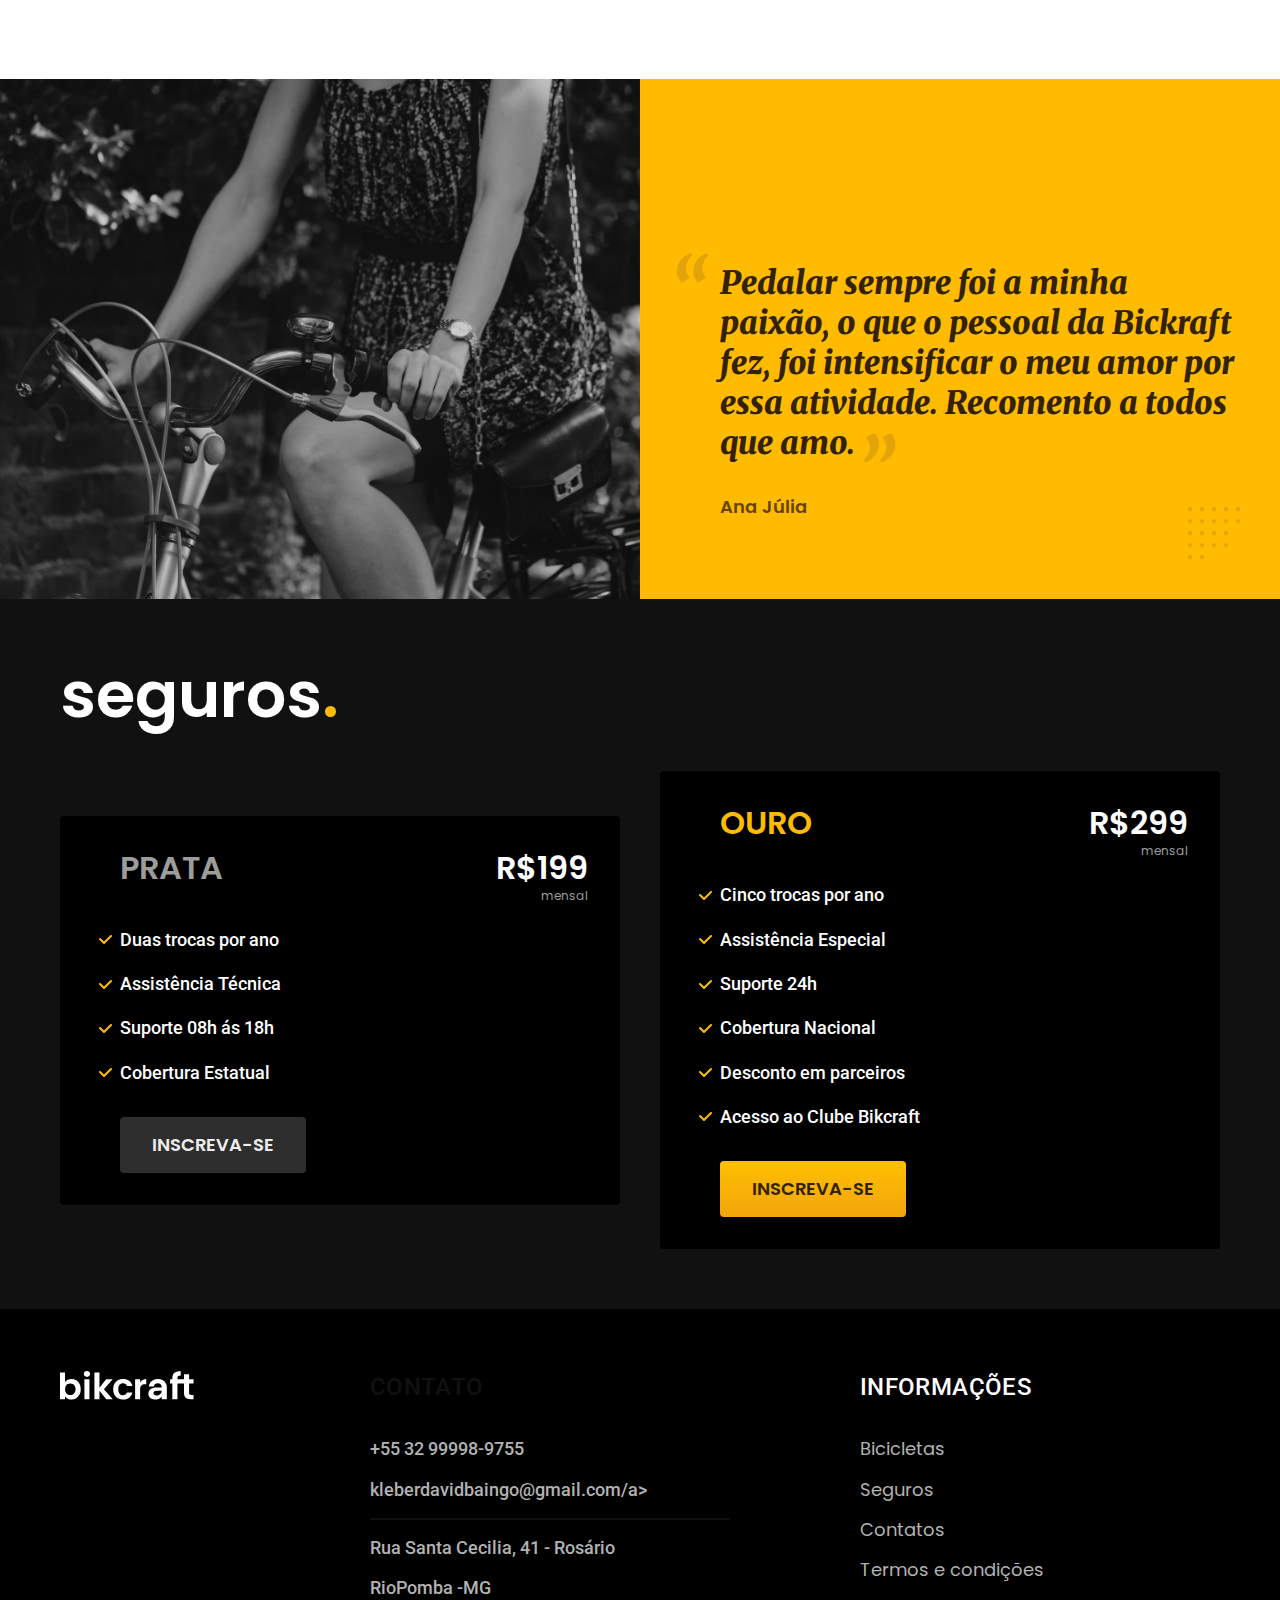
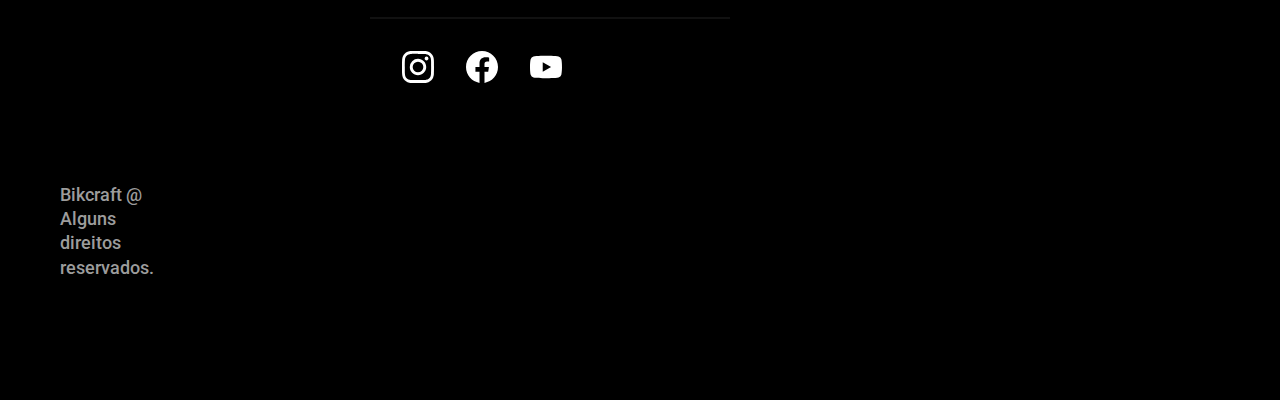
==== commit f0c631b7: "otimizações da pagina inicial, ainda faltam das outras paginas" ====
--- a/index.html
+++ b/index.html
@@ -9,6 +9,7 @@
   <title>Bikcraft - Bicicletas Elétricas </title>
   <meta name="description" content="Bicicletas elétricas de alta precisão e qualidade, feitas sob medida para o cliente. Explore o mundo na sua velocidade com a Bikcraft">
 
+  <link rel="preload" href="./css/style.css" as="style">
   <link rel="stylesheet" href="./css/style.css">
 
 
@@ -22,7 +23,7 @@
   <header class="header-bg">
     <div class="header container">
       <a href="./">
-        <img src="./img/bikcraft.svg" alt="Bikcraft">
+        <img src="./img/bikcraft.svg" width="136" height="32" alt="Bikcraft">
       </a>
 
       <nav aria-label="primaria">
@@ -42,9 +43,11 @@
         <p class="font-2-l cor-5">Bicicletas elétricas de alta precisão e qualidade, feitas sob medida para você. Explore o mundo na sia velocidade com a Bkcraft <span>.</span></p>
         <a class="botao" href="./bicicletas.html">Escolha a sua</a>
       </div>
-      <div>
-        <img src="./img/fotos/introducao.jpg" alt="Bicicleta elétrica preta">
-      </div>
+      <picture>
+        <source media="(max-width:800px)" srcset="./img/bicicletas/nimbus.jpg">
+        <img src="./img/fotos/introducao.jpg" width="1280" height="1600" alt="Bicicleta elétrica preta">
+      </picture>
+
     </div>
   </main>
 
@@ -53,21 +56,21 @@
     <ul>
       <li>
         <a href="./bicicletas/magic.html">
-          <img src="./img/bicicletas/magic-home.jpg" alt="Bicicleta preta">
+          <img src="./img/bicicletas/magic-home.jpg" width="920" height="1040" alt="Bicicleta preta">
           <h3 class="font-1-xl">Magic Might</h3>
           <span class="font-2-m cor-8">R$2499</span>
         </a>
       </li>
       <li>
         <a href="./bicicletas/nimbus.html">
-          <img src="./img/bicicletas/nimbus-home.jpg" alt="Bicicleta preta">
+          <img src="./img/bicicletas/nimbus-home.jpg" width="920" height="1040" " alt=" Bicicleta preta">
           <h3 class="font-1-xl">Nimbus Stark</h3>
           <span class="font-2-m cor-8">R$4999</span>
         </a>
       </li>
       <li>
         <a href="./bicicletas/nebula.html">
-          <img src="./img/bicicletas/nebula-home.jpg" alt="Bicicleta preta">
+          <img src="./img/bicicletas/nebula-home.jpg" width="920" height="1040" alt="Bicicleta preta">
           <h3 class="font-1-xl">Nebula Cosmic</h3>
           <span class="font-2-m cor-8">R$3999</span>
         </a>
@@ -85,19 +88,19 @@
         <a class="link" href="./bicicletas.html">Escolha um modelo</a>
         <div class="tecnologia-vantagens">
           <div>
-            <img src="./img/icones/eletrica.svg" alt="">
+            <img src="./img/icones/eletrica.svg" width="24" height="24" alt="">
             <h3 class="font-1-m cor-0">Motor Elétrico</h3>
             <p class="font-2-s cor-5">Toda Bikcraft é equipada com um motor elétrico que possui duração de até 120h. A bateria é recarregada com a sua energia gasta ao pedalar</p>
           </div>
           <div>
-            <img src="./img/icones/rastreador.svg" alt="">
+            <img src="./img/icones/rastreador.svg" width="24" height="24" alt="">
             <h3 class="font-1-m cor-0">Rastreador</h3>
             <p class=" font-2-s cor-5">Sabemos o quão preciosa é sua Bikcraft, por isso adicionamos rastreadores e sistemas anti-furto para garantir o seu sossego</p>
           </div>
         </div>
       </div>
       <div class="tecnologia-imagem">
-        <img src="./img/fotos/tecnologia.jpg" alt="">
+        <img src="./img/fotos/tecnologia.jpg" width="1200" height="1920" alt="">
       </div>
     </div>
   </article>
@@ -106,20 +109,20 @@
     <h2 class="container font-1-xxl">nossos parceiros<span class="cor-p1">.</span></h2>
 
     <ul>
-      <li><img src="./img/parceiros/caravan.svg" alt="Caravan"></li>
-      <li><img src="./img/parceiros/dogs.svg" alt="Caravan"></li>
-      <li><img src="./img/parceiros/handel.svg" alt="handel"></li>
-      <li><img src="./img/parceiros/ranek.svg" alt="Caravan"></li>
-      <li><img src="./img/parceiros/lescone.svg" alt="lescone""></li>
-    <li><img src=" ./img/parceiros/flexblog.svg" alt="flexblog"></li>
-      <li><img src="./img/parceiros/wildbeast.svg" alt="wildbeast"></li>
-      <li><img src="./img/parceiros/surfbot.svg" alt="surfbot"></li>
+      <li><img src="./img/parceiros/caravan.svg" width="140" height="38" alt="Caravan"></li>
+      <li><img src="./img/parceiros/dogs.svg" width="149" height="36" alt="Caravan"></li>
+      <li><img src="./img/parceiros/handel.svg" width="140" height="50" alt="handel"></li>
+      <li><img src="./img/parceiros/ranek.svg" width="152" height="39" alt="Caravan"></li>
+      <li><img src="./img/parceiros/lescone.svg" width="208" height="41" alt="lescone""></li>
+    <li><img src=" ./img/parceiros/flexblog.svg" width="165" height="38" alt="flexblog"></li>
+      <li><img src="./img/parceiros/wildbeast.svg" width="196" height="34" alt="wildbeast"></li>
+      <li><img src="./img/parceiros/surfbot.svg" width="200" height="49" alt="surfbot"></li>
     </ul>
   </section>
 
   <section class="depoimento" aria-label="Depoimento">
     <div>
-      <img src="./img/fotos/depoimento.jpg" alt="Pessoa pedalando bicicleta Bikcraft">
+      <img src="./img/fotos/depoimento.jpg" width="1560" height="1360" alt="Pessoa pedalando bicicleta Bikcraft">
     </div>
     <div class="depoimento-conteudo">
       <blockquote class="font-1-xl cor-p5">
@@ -162,7 +165,7 @@
 
   <footer class="footer-bg">
     <div class="footer container">
-      <img src="./img/bikcraft.svg" alt="Bikcraft">
+      <img src="./img/bikcraft.svg" width="136" height="32" alt="Bikcraft">
       <div class="footer-contato">
         <h3 class="font-2-l-b cpr-0">Contato</h3>
         <ul class="font-2-m cor-5">
@@ -172,9 +175,9 @@
           <li>RioPomba -MG</li>
         </ul>
         <div class="footer-redes">
-          <a href="./"> <img src="./img/redes/instagram.svg" alt="Instagram"></a>
-          <a href="./"> <img src="./img/redes/facebook.svg" alt="Facebook"></a>
-          <a href="./"> <img src="./img/redes/youtube.svg" alt="Youtube"></a>
+          <a href="./"> <img src="./img/redes/instagram.svg" width="32" height="32" alt="Instagram"></a>
+          <a href="./"> <img src="./img/redes/facebook.svg" width="32" height="32" alt="Facebook"></a>
+          <a href="./"> <img src="./img/redes/youtube.svg" width="32" height="32" alt="Youtube"></a>
         </div>
       </div>
       <div class="footer-informacoes">
@@ -183,7 +186,7 @@
           <ul class="font-1-m cor-5">
             <li><a href="./bicicletas.html">Bicicletas</a></li>
             <li><a href="./seguros.html">Seguros</a></li>
-            <li><a href="./contatos.html">Contatos</a></li>
+            <li><a href="./contato.html">Contatos</a></li>
             <li><a href="./termos.html">Termos e condições</a></li>
           </ul>
         </nav>
--- a/css/style.css
+++ b/css/style.css
@@ -8,6 +8,7 @@
 
 /* utilidades (botoes) */
 @import "./utilidades/componentes.css";
+@import "./utilidades/formulario.css";
 
 /*pagina home*/
 @import "./home/introducao.css";
@@ -28,5 +29,12 @@
 @import "./seguros/vantagens.css";
 @import "./seguros/perguntas.css";
 
+/*pagina Contato*/
+@import "./contato/contato.css";
+@import "./contato/lojas.css";
+
+/*pagina orcamento*/
+@import "./orcamento/orcamento.css";
+
 /*pagina termos*/
-@import ".//termos/termos.css";
+@import "./termos/termos.css";
--- a/css/style.css
+++ b/css/style.css
@@ -8,6 +8,7 @@
 
 /* utilidades (botoes) */
 @import "./utilidades/componentes.css";
+@import "./utilidades/formulario.css";
 
 /*pagina home*/
 @import "./home/introducao.css";
@@ -28,5 +29,12 @@
 @import "./seguros/vantagens.css";
 @import "./seguros/perguntas.css";
 
+/*pagina Contato*/
+@import "./contato/contato.css";
+@import "./contato/lojas.css";
+
+/*pagina orcamento*/
+@import "./orcamento/orcamento.css";
+
 /*pagina termos*/
-@import ".//termos/termos.css";
+@import "./termos/termos.css";
